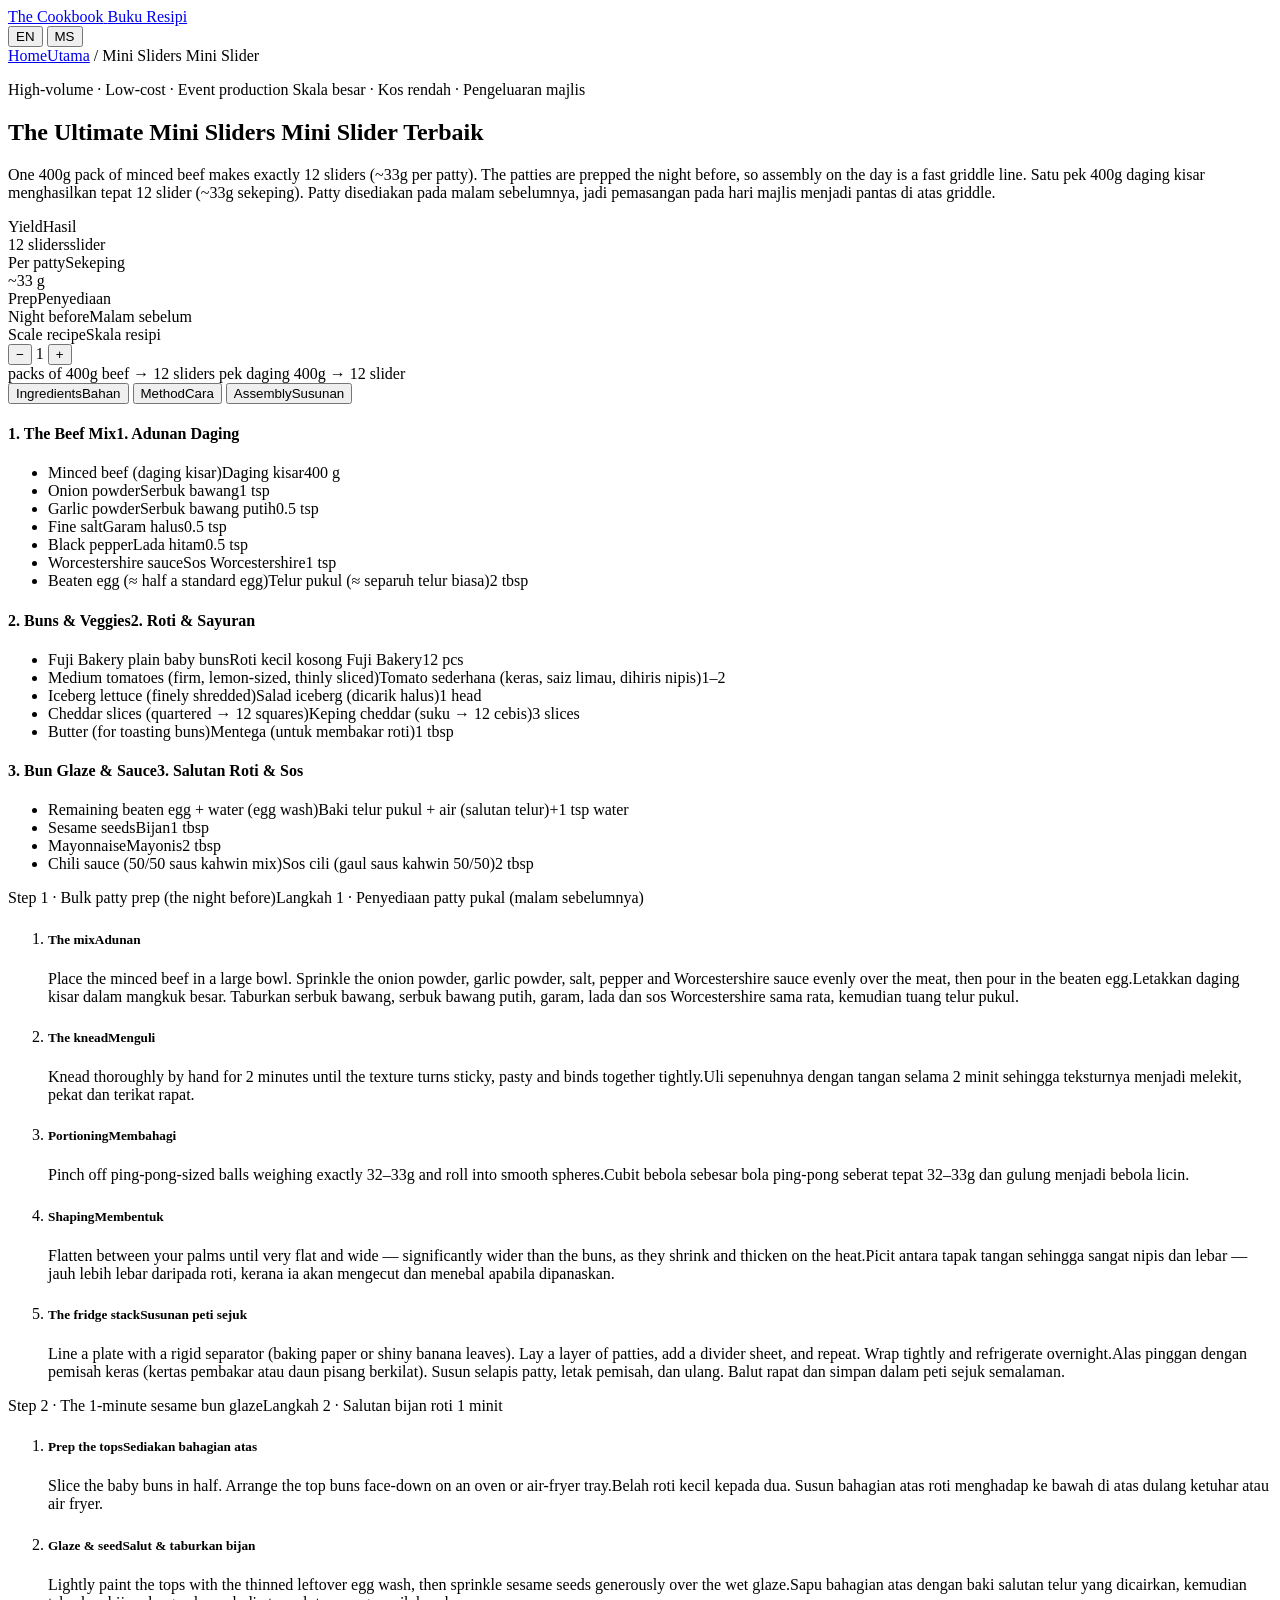
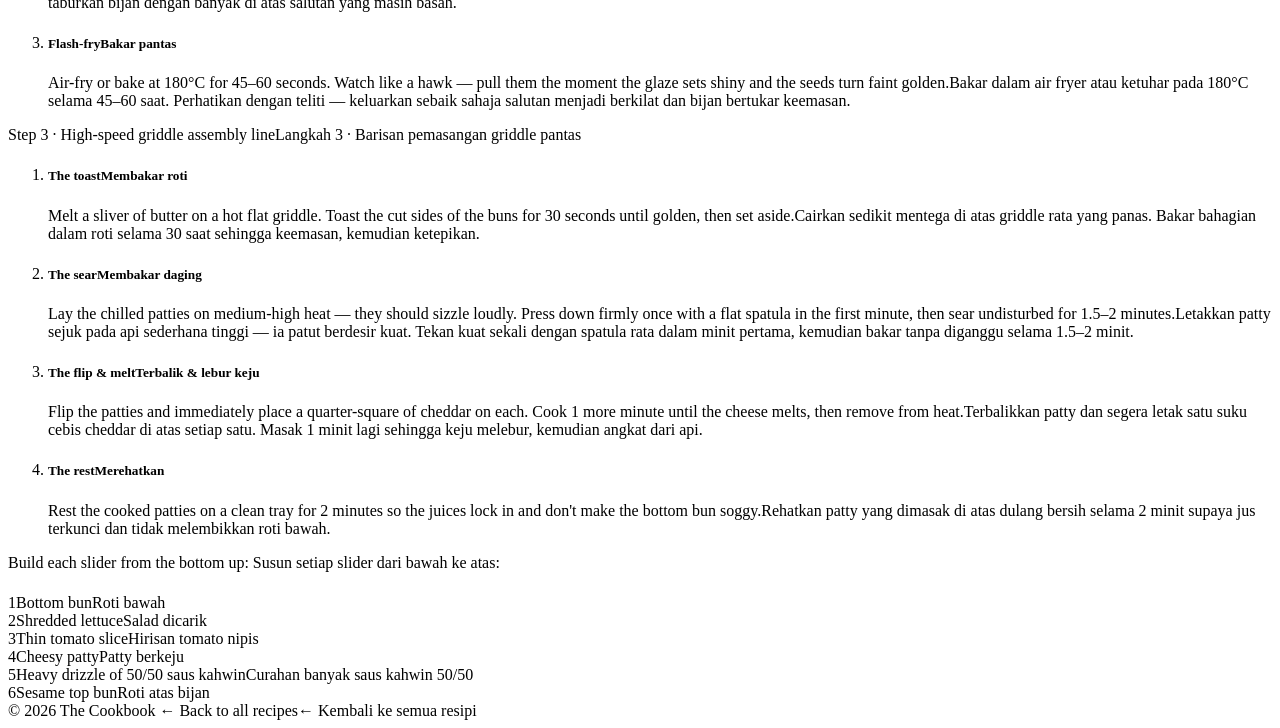
==== mini-sliders.html @ 4d9b07a2 "Add files via upload" ====
<!DOCTYPE html>
<html lang="en">
<head>
  <meta charset="UTF-8">
  <meta name="viewport" content="width=device-width, initial-scale=1, viewport-fit=cover">
  <meta name="theme-color" content="#fdfdfd">
  <title>The Ultimate Mini Sliders — The Cookbook</title>
  <meta name="description" content="High-volume, low-cost slider recipe. One 400g pack of minced beef makes exactly 12 sliders.">
  <link rel="stylesheet" href="../assets/style.css">
</head>
<body>

  <header class="site-header">
    <div class="wrap">
      <a class="brand" href="../index.html">
        <span class="dot"></span>
        <span data-lang-en>The Cookbook</span>
        <span data-lang-ms>Buku Resipi</span>
      </a>
      <div class="header-right">
        <div class="lang-toggle" role="group" aria-label="Language">
          <button data-lang="en" class="active">EN</button>
          <button data-lang="ms">MS</button>
        </div>
      </div>
    </div>
  </header>

  <main class="wrap">

    <nav class="crumbs" aria-label="Breadcrumb">
      <a href="../index.html"><span data-lang-en>Home</span><span data-lang-ms>Utama</span></a>
      <span class="sep">/</span>
      <span data-lang-en>Mini Sliders</span>
      <span data-lang-ms>Mini Slider</span>
    </nav>

    <section class="recipe-hero">
      <p class="eyebrow">
        <span data-lang-en>High-volume · Low-cost · Event production</span>
        <span data-lang-ms>Skala besar · Kos rendah · Pengeluaran majlis</span>
      </p>
      <h1>
        <span data-lang-en>The Ultimate Mini Sliders</span>
        <span data-lang-ms>Mini Slider Terbaik</span>
      </h1>
      <p class="lede">
        <span data-lang-en>One 400g pack of minced beef makes exactly 12 sliders (~33g per patty). The patties are prepped the night before, so assembly on the day is a fast griddle line.</span>
        <span data-lang-ms>Satu pek 400g daging kisar menghasilkan tepat 12 slider (~33g sekeping). Patty disediakan pada malam sebelumnya, jadi pemasangan pada hari majlis menjadi pantas di atas griddle.</span>
      </p>
    </section>

    <div class="stat-row">
      <div class="stat">
        <div class="label"><span data-lang-en>Yield</span><span data-lang-ms>Hasil</span></div>
        <div class="value"><span data-servings>12</span> <span data-lang-en>sliders</span><span data-lang-ms>slider</span></div>
      </div>
      <div class="stat">
        <div class="label"><span data-lang-en>Per patty</span><span data-lang-ms>Sekeping</span></div>
        <div class="value">~33 g</div>
      </div>
      <div class="stat">
        <div class="label"><span data-lang-en>Prep</span><span data-lang-ms>Penyediaan</span></div>
        <div class="value"><span data-lang-en>Night before</span><span data-lang-ms>Malam sebelum</span></div>
      </div>
    </div>

    <div class="scaler">
      <span class="scaler-label"><span data-lang-en>Scale recipe</span><span data-lang-ms>Skala resipi</span></span>
      <div class="stepper">
        <button data-step="-1" aria-label="Fewer packs">−</button>
        <span class="qty">1</span>
        <button data-step="1" aria-label="More packs">+</button>
      </div>
      <span class="hint">
        <span data-lang-en>packs of 400g beef → <span data-servings>12</span> sliders</span>
        <span data-lang-ms>pek daging 400g → <span data-servings>12</span> slider</span>
      </span>
    </div>

    <div class="tabs" role="tablist">
      <button data-tab="ingredients" class="active"><span data-lang-en>Ingredients</span><span data-lang-ms>Bahan</span></button>
      <button data-tab="method"><span data-lang-en>Method</span><span data-lang-ms>Cara</span></button>
      <button data-tab="assembly"><span data-lang-en>Assembly</span><span data-lang-ms>Susunan</span></button>
    </div>

    <!-- ===================== INGREDIENTS ===================== -->
    <section class="panel active" id="ingredients">

      <div class="ingredient-group">
        <h4><span data-lang-en>1. The Beef Mix</span><span data-lang-ms>1. Adunan Daging</span></h4>
        <ul class="ingredient-list">
          <li><span class="name"><span data-lang-en>Minced beef (daging kisar)</span><span data-lang-ms>Daging kisar</span></span><span class="amt" data-base="400" data-unit="g">400 g</span></li>
          <li><span class="name"><span data-lang-en>Onion powder</span><span data-lang-ms>Serbuk bawang</span></span><span class="amt" data-base="1" data-unit="tsp">1 tsp</span></li>
          <li><span class="name"><span data-lang-en>Garlic powder</span><span data-lang-ms>Serbuk bawang putih</span></span><span class="amt" data-base="0.5" data-unit="tsp">0.5 tsp</span></li>
          <li><span class="name"><span data-lang-en>Fine salt</span><span data-lang-ms>Garam halus</span></span><span class="amt" data-base="0.5" data-unit="tsp">0.5 tsp</span></li>
          <li><span class="name"><span data-lang-en>Black pepper</span><span data-lang-ms>Lada hitam</span></span><span class="amt" data-base="0.5" data-unit="tsp">0.5 tsp</span></li>
          <li><span class="name"><span data-lang-en>Worcestershire sauce</span><span data-lang-ms>Sos Worcestershire</span></span><span class="amt" data-base="1" data-unit="tsp">1 tsp</span></li>
          <li><span class="name"><span data-lang-en>Beaten egg (≈ half a standard egg)</span><span data-lang-ms>Telur pukul (≈ separuh telur biasa)</span></span><span class="amt" data-base="2" data-unit="tbsp">2 tbsp</span></li>
        </ul>
      </div>

      <div class="ingredient-group">
        <h4><span data-lang-en>2. Buns &amp; Veggies</span><span data-lang-ms>2. Roti &amp; Sayuran</span></h4>
        <ul class="ingredient-list">
          <li><span class="name"><span data-lang-en>Fuji Bakery plain baby buns</span><span data-lang-ms>Roti kecil kosong Fuji Bakery</span></span><span class="amt" data-base="12" data-unit="pcs">12 pcs</span></li>
          <li><span class="name"><span data-lang-en>Medium tomatoes (firm, lemon-sized, thinly sliced)</span><span data-lang-ms>Tomato sederhana (keras, saiz limau, dihiris nipis)</span></span><span class="amt" data-base="1.5" data-unit="">1–2</span></li>
          <li><span class="name"><span data-lang-en>Iceberg lettuce (finely shredded)</span><span data-lang-ms>Salad iceberg (dicarik halus)</span></span><span class="amt" data-base="1" data-unit="head">1 head</span></li>
          <li><span class="name"><span data-lang-en>Cheddar slices (quartered → 12 squares)</span><span data-lang-ms>Keping cheddar (suku → 12 cebis)</span></span><span class="amt" data-base="3" data-unit="slices">3 slices</span></li>
          <li><span class="name"><span data-lang-en>Butter (for toasting buns)</span><span data-lang-ms>Mentega (untuk membakar roti)</span></span><span class="amt" data-base="1" data-unit="tbsp">1 tbsp</span></li>
        </ul>
      </div>

      <div class="ingredient-group">
        <h4><span data-lang-en>3. Bun Glaze &amp; Sauce</span><span data-lang-ms>3. Salutan Roti &amp; Sos</span></h4>
        <ul class="ingredient-list">
          <li><span class="name"><span data-lang-en>Remaining beaten egg + water (egg wash)</span><span data-lang-ms>Baki telur pukul + air (salutan telur)</span></span><span class="amt" data-base="1" data-unit="tsp">+1 tsp water</span></li>
          <li><span class="name"><span data-lang-en>Sesame seeds</span><span data-lang-ms>Bijan</span></span><span class="amt" data-base="1" data-unit="tbsp">1 tbsp</span></li>
          <li><span class="name"><span data-lang-en>Mayonnaise</span><span data-lang-ms>Mayonis</span></span><span class="amt" data-base="2" data-unit="tbsp">2 tbsp</span></li>
          <li><span class="name"><span data-lang-en>Chili sauce (50/50 saus kahwin mix)</span><span data-lang-ms>Sos cili (gaul saus kahwin 50/50)</span></span><span class="amt" data-base="2" data-unit="tbsp">2 tbsp</span></li>
        </ul>
      </div>

    </section>

    <!-- ===================== METHOD ===================== -->
    <section class="panel" id="method">

      <div class="phase-label"><span data-lang-en>Step 1 · Bulk patty prep (the night before)</span><span data-lang-ms>Langkah 1 · Penyediaan patty pukal (malam sebelumnya)</span></div>
      <ol class="steps">
        <li class="step">
          <h5><span data-lang-en>The mix</span><span data-lang-ms>Adunan</span></h5>
          <p><span data-lang-en>Place the minced beef in a large bowl. Sprinkle the onion powder, garlic powder, salt, pepper and Worcestershire sauce evenly over the meat, then pour in the beaten egg.</span><span data-lang-ms>Letakkan daging kisar dalam mangkuk besar. Taburkan serbuk bawang, serbuk bawang putih, garam, lada dan sos Worcestershire sama rata, kemudian tuang telur pukul.</span></p>
        </li>
        <li class="step">
          <h5><span data-lang-en>The knead</span><span data-lang-ms>Menguli</span></h5>
          <p><span data-lang-en>Knead thoroughly by hand for 2 minutes until the texture turns sticky, pasty and binds together tightly.</span><span data-lang-ms>Uli sepenuhnya dengan tangan selama 2 minit sehingga teksturnya menjadi melekit, pekat dan terikat rapat.</span></p>
        </li>
        <li class="step">
          <h5><span data-lang-en>Portioning</span><span data-lang-ms>Membahagi</span></h5>
          <p><span data-lang-en>Pinch off ping-pong-sized balls weighing exactly 32–33g and roll into smooth spheres.</span><span data-lang-ms>Cubit bebola sebesar bola ping-pong seberat tepat 32–33g dan gulung menjadi bebola licin.</span></p>
        </li>
        <li class="step">
          <h5><span data-lang-en>Shaping</span><span data-lang-ms>Membentuk</span></h5>
          <p><span data-lang-en>Flatten between your palms until very flat and wide — significantly wider than the buns, as they shrink and thicken on the heat.</span><span data-lang-ms>Picit antara tapak tangan sehingga sangat nipis dan lebar — jauh lebih lebar daripada roti, kerana ia akan mengecut dan menebal apabila dipanaskan.</span></p>
        </li>
        <li class="step">
          <h5><span data-lang-en>The fridge stack</span><span data-lang-ms>Susunan peti sejuk</span></h5>
          <p><span data-lang-en>Line a plate with a rigid separator (baking paper or shiny banana leaves). Lay a layer of patties, add a divider sheet, and repeat. Wrap tightly and refrigerate overnight.</span><span data-lang-ms>Alas pinggan dengan pemisah keras (kertas pembakar atau daun pisang berkilat). Susun selapis patty, letak pemisah, dan ulang. Balut rapat dan simpan dalam peti sejuk semalaman.</span></p>
        </li>
      </ol>

      <div class="phase-label"><span data-lang-en>Step 2 · The 1-minute sesame bun glaze</span><span data-lang-ms>Langkah 2 · Salutan bijan roti 1 minit</span></div>
      <ol class="steps">
        <li class="step">
          <h5><span data-lang-en>Prep the tops</span><span data-lang-ms>Sediakan bahagian atas</span></h5>
          <p><span data-lang-en>Slice the baby buns in half. Arrange the top buns face-down on an oven or air-fryer tray.</span><span data-lang-ms>Belah roti kecil kepada dua. Susun bahagian atas roti menghadap ke bawah di atas dulang ketuhar atau air fryer.</span></p>
        </li>
        <li class="step">
          <h5><span data-lang-en>Glaze &amp; seed</span><span data-lang-ms>Salut &amp; taburkan bijan</span></h5>
          <p><span data-lang-en>Lightly paint the tops with the thinned leftover egg wash, then sprinkle sesame seeds generously over the wet glaze.</span><span data-lang-ms>Sapu bahagian atas dengan baki salutan telur yang dicairkan, kemudian taburkan bijan dengan banyak di atas salutan yang masih basah.</span></p>
        </li>
        <li class="step">
          <h5><span data-lang-en>Flash-fry</span><span data-lang-ms>Bakar pantas</span></h5>
          <p><span data-lang-en>Air-fry or bake at 180°C for 45–60 seconds. Watch like a hawk — pull them the moment the glaze sets shiny and the seeds turn faint golden.</span><span data-lang-ms>Bakar dalam air fryer atau ketuhar pada 180°C selama 45–60 saat. Perhatikan dengan teliti — keluarkan sebaik sahaja salutan menjadi berkilat dan bijan bertukar keemasan.</span></p>
        </li>
      </ol>

      <div class="phase-label"><span data-lang-en>Step 3 · High-speed griddle assembly line</span><span data-lang-ms>Langkah 3 · Barisan pemasangan griddle pantas</span></div>
      <ol class="steps">
        <li class="step">
          <h5><span data-lang-en>The toast</span><span data-lang-ms>Membakar roti</span></h5>
          <p><span data-lang-en>Melt a sliver of butter on a hot flat griddle. Toast the cut sides of the buns for 30 seconds until golden, then set aside.</span><span data-lang-ms>Cairkan sedikit mentega di atas griddle rata yang panas. Bakar bahagian dalam roti selama 30 saat sehingga keemasan, kemudian ketepikan.</span></p>
        </li>
        <li class="step">
          <h5><span data-lang-en>The sear</span><span data-lang-ms>Membakar daging</span></h5>
          <p><span data-lang-en>Lay the chilled patties on medium-high heat — they should sizzle loudly. Press down firmly once with a flat spatula in the first minute, then sear undisturbed for 1.5–2 minutes.</span><span data-lang-ms>Letakkan patty sejuk pada api sederhana tinggi — ia patut berdesir kuat. Tekan kuat sekali dengan spatula rata dalam minit pertama, kemudian bakar tanpa diganggu selama 1.5–2 minit.</span></p>
        </li>
        <li class="step">
          <h5><span data-lang-en>The flip &amp; melt</span><span data-lang-ms>Terbalik &amp; lebur keju</span></h5>
          <p><span data-lang-en>Flip the patties and immediately place a quarter-square of cheddar on each. Cook 1 more minute until the cheese melts, then remove from heat.</span><span data-lang-ms>Terbalikkan patty dan segera letak satu suku cebis cheddar di atas setiap satu. Masak 1 minit lagi sehingga keju melebur, kemudian angkat dari api.</span></p>
        </li>
        <li class="step">
          <h5><span data-lang-en>The rest</span><span data-lang-ms>Merehatkan</span></h5>
          <p><span data-lang-en>Rest the cooked patties on a clean tray for 2 minutes so the juices lock in and don't make the bottom bun soggy.</span><span data-lang-ms>Rehatkan patty yang dimasak di atas dulang bersih selama 2 minit supaya jus terkunci dan tidak melembikkan roti bawah.</span></p>
        </li>
      </ol>

    </section>

    <!-- ===================== ASSEMBLY ===================== -->
    <section class="panel" id="assembly">
      <p style="color:var(--ink-soft); margin-bottom:22px; max-width:520px;">
        <span data-lang-en>Build each slider from the bottom up:</span>
        <span data-lang-ms>Susun setiap slider dari bawah ke atas:</span>
      </p>
      <div class="assembly">
        <div class="layer"><span class="num">1</span><span data-lang-en>Bottom bun</span><span data-lang-ms>Roti bawah</span></div>
        <div class="layer"><span class="num">2</span><span data-lang-en>Shredded lettuce</span><span data-lang-ms>Salad dicarik</span></div>
        <div class="layer"><span class="num">3</span><span data-lang-en>Thin tomato slice</span><span data-lang-ms>Hirisan tomato nipis</span></div>
        <div class="layer highlight"><span class="num">4</span><span data-lang-en>Cheesy patty</span><span data-lang-ms>Patty berkeju</span></div>
        <div class="layer highlight"><span class="num">5</span><span data-lang-en>Heavy drizzle of 50/50 saus kahwin</span><span data-lang-ms>Curahan banyak saus kahwin 50/50</span></div>
        <div class="layer"><span class="num">6</span><span data-lang-en>Sesame top bun</span><span data-lang-ms>Roti atas bijan</span></div>
      </div>
    </section>

  </main>

  <footer class="site-footer">
    <div class="wrap">
      <span>© <span id="year"></span> The Cookbook</span>
      <span><a href="../index.html" style="color:var(--ink-soft);text-decoration:none;"><span data-lang-en>← Back to all recipes</span><span data-lang-ms>← Kembali ke semua resipi</span></a></span>
    </div>
  </footer>

  <script>document.getElementById('year').textContent = new Date().getFullYear();</script>
  <script src="../assets/app.js"></script>
</body>
</html>
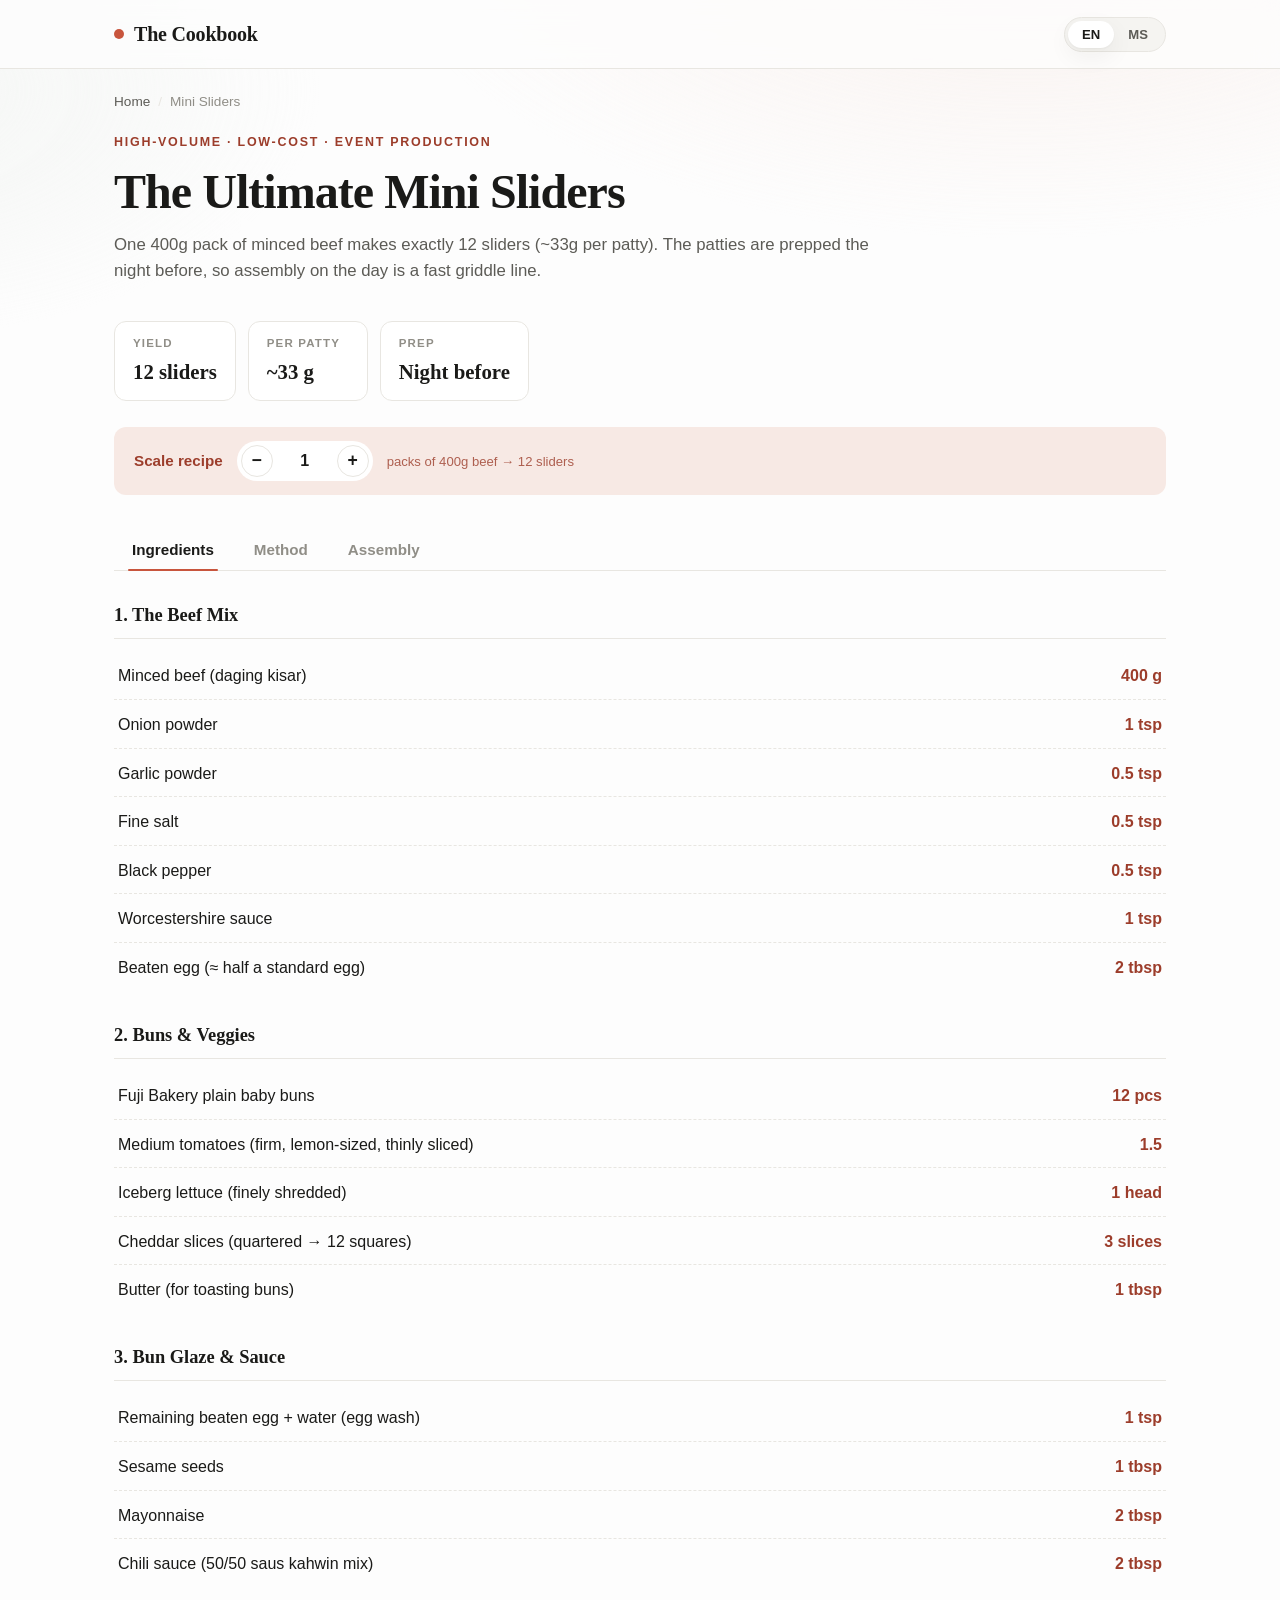
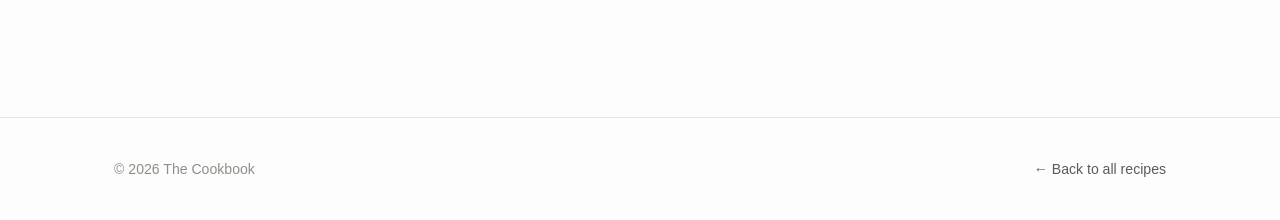
==== commit 910e915a: "Update mini-sliders.html" ====
--- a/mini-sliders.html
+++ b/mini-sliders.html
@@ -6,13 +6,13 @@
   <meta name="theme-color" content="#fdfdfd">
   <title>The Ultimate Mini Sliders — The Cookbook</title>
   <meta name="description" content="High-volume, low-cost slider recipe. One 400g pack of minced beef makes exactly 12 sliders.">
-  <link rel="stylesheet" href="../assets/style.css">
+  <link rel="stylesheet" href="style.css">
 </head>
 <body>
 
   <header class="site-header">
     <div class="wrap">
-      <a class="brand" href="../index.html">
+      <a class="brand" href="index.html">
         <span class="dot"></span>
         <span data-lang-en>The Cookbook</span>
         <span data-lang-ms>Buku Resipi</span>
@@ -29,7 +29,7 @@
   <main class="wrap">
 
     <nav class="crumbs" aria-label="Breadcrumb">
-      <a href="../index.html"><span data-lang-en>Home</span><span data-lang-ms>Utama</span></a>
+      <a href="index.html"><span data-lang-en>Home</span><span data-lang-ms>Utama</span></a>
       <span class="sep">/</span>
       <span data-lang-en>Mini Sliders</span>
       <span data-lang-ms>Mini Slider</span>
@@ -209,11 +209,11 @@
   <footer class="site-footer">
     <div class="wrap">
       <span>© <span id="year"></span> The Cookbook</span>
-      <span><a href="../index.html" style="color:var(--ink-soft);text-decoration:none;"><span data-lang-en>← Back to all recipes</span><span data-lang-ms>← Kembali ke semua resipi</span></a></span>
+      <span><a href="index.html" style="color:var(--ink-soft);text-decoration:none;"><span data-lang-en>← Back to all recipes</span><span data-lang-ms>← Kembali ke semua resipi</span></a></span>
     </div>
   </footer>
 
   <script>document.getElementById('year').textContent = new Date().getFullYear();</script>
-  <script src="../assets/app.js"></script>
+  <script src="app.js"></script>
 </body>
 </html>
--- a/style.css
+++ b/style.css
@@ -0,0 +1,289 @@
+/* ============================================================
+   The Cookbook — shared styles
+   Clean, modern, light. Card-grid index + sectioned recipes.
+   ============================================================ */
+
+@import url('https://fonts.googleapis.com/css2?family=Fraunces:opsz,wght@9..144,400;9..144,500;9..144,600;9..144,700&family=DM+Sans:wght@400;500;600;700&display=swap');
+
+:root {
+  --bg:           #fdfdfd;
+  --bg-soft:      #f5f4f1;
+  --surface:      #ffffff;
+  --ink:          #1a1a18;
+  --ink-soft:     #5c5b56;
+  --ink-faint:    #908e87;
+  --line:         #e8e6e1;
+  --accent:       #c8553d;   /* warm terracotta */
+  --accent-soft:  #f7e9e4;
+  --accent-ink:   #9c3d2b;
+  --radius:       18px;
+  --radius-sm:    12px;
+  --shadow:       0 1px 2px rgba(26,26,24,.04), 0 8px 24px rgba(26,26,24,.06);
+  --shadow-lift:  0 4px 8px rgba(26,26,24,.06), 0 18px 40px rgba(26,26,24,.10);
+  --maxw:         1100px;
+  --display:      'Fraunces', Georgia, serif;
+  --body:         'DM Sans', -apple-system, sans-serif;
+}
+
+* { box-sizing: border-box; margin: 0; padding: 0; }
+
+html { scroll-behavior: smooth; }
+
+body {
+  font-family: var(--body);
+  background: var(--bg);
+  color: var(--ink);
+  line-height: 1.6;
+  -webkit-font-smoothing: antialiased;
+  text-rendering: optimizeLegibility;
+}
+
+/* subtle grain/texture atmosphere */
+body::before {
+  content: "";
+  position: fixed;
+  inset: 0;
+  pointer-events: none;
+  z-index: 0;
+  background:
+    radial-gradient(1200px 600px at 80% -10%, var(--accent-soft) 0%, transparent 55%),
+    radial-gradient(900px 500px at -10% 10%, #eef1ee 0%, transparent 50%);
+  opacity: .6;
+}
+
+.wrap { position: relative; z-index: 1; max-width: var(--maxw); margin: 0 auto; padding: 0 24px; }
+
+/* ---------- Header ---------- */
+.site-header {
+  position: sticky; top: 0; z-index: 50;
+  background: rgba(253,253,253,.82);
+  backdrop-filter: saturate(140%) blur(12px);
+  -webkit-backdrop-filter: saturate(140%) blur(12px);
+  border-bottom: 1px solid var(--line);
+}
+.site-header .wrap {
+  display: flex; align-items: center; justify-content: space-between;
+  height: 68px;
+}
+.brand {
+  display: flex; align-items: center; gap: 10px;
+  font-family: var(--display); font-weight: 600; font-size: 1.25rem;
+  color: var(--ink); text-decoration: none; letter-spacing: -.01em;
+}
+.brand .dot { width: 10px; height: 10px; border-radius: 50%; background: var(--accent); display: inline-block; }
+
+.header-right { display: flex; align-items: center; gap: 16px; }
+
+/* language toggle */
+.lang-toggle {
+  display: inline-flex; background: var(--bg-soft);
+  border: 1px solid var(--line); border-radius: 999px; padding: 3px;
+}
+.lang-toggle button {
+  font-family: var(--body); font-size: .82rem; font-weight: 600;
+  border: 0; background: transparent; color: var(--ink-soft);
+  padding: 6px 14px; border-radius: 999px; cursor: pointer;
+  transition: all .18s ease;
+}
+.lang-toggle button.active { background: var(--surface); color: var(--ink); box-shadow: var(--shadow); }
+
+/* ---------- Breadcrumbs ---------- */
+.crumbs {
+  font-size: .85rem; color: var(--ink-faint);
+  padding: 22px 0 4px; display: flex; gap: 8px; align-items: center;
+}
+.crumbs a { color: var(--ink-soft); text-decoration: none; }
+.crumbs a:hover { color: var(--accent-ink); }
+.crumbs .sep { color: var(--line); }
+
+/* ---------- Hero (index) ---------- */
+.hero { padding: 64px 0 40px; max-width: 680px; }
+.hero .eyebrow {
+  font-size: .78rem; font-weight: 700; letter-spacing: .14em;
+  text-transform: uppercase; color: var(--accent-ink); margin-bottom: 16px;
+}
+.hero h1 {
+  font-family: var(--display); font-weight: 600;
+  font-size: clamp(2.4rem, 6vw, 3.8rem); line-height: 1.04;
+  letter-spacing: -.02em; margin-bottom: 18px;
+}
+.hero p { font-size: 1.08rem; color: var(--ink-soft); max-width: 52ch; }
+
+/* ---------- Recipe grid (index) ---------- */
+.grid-head {
+  display: flex; align-items: baseline; justify-content: space-between;
+  margin: 28px 0 20px; gap: 16px; flex-wrap: wrap;
+}
+.grid-head h2 { font-family: var(--display); font-weight: 600; font-size: 1.5rem; letter-spacing: -.01em; }
+.grid-head .count { font-size: .9rem; color: var(--ink-faint); }
+
+.recipe-grid {
+  display: grid; gap: 22px;
+  grid-template-columns: repeat(auto-fill, minmax(280px, 1fr));
+  padding-bottom: 80px;
+}
+.card {
+  display: flex; flex-direction: column;
+  background: var(--surface); border: 1px solid var(--line);
+  border-radius: var(--radius); overflow: hidden;
+  text-decoration: none; color: inherit;
+  transition: transform .22s ease, box-shadow .22s ease, border-color .22s ease;
+  box-shadow: var(--shadow);
+}
+.card:hover { transform: translateY(-4px); box-shadow: var(--shadow-lift); border-color: #ddd9d1; }
+.card-thumb {
+  aspect-ratio: 16/10; position: relative; overflow: hidden;
+  background: linear-gradient(135deg, var(--accent-soft), #fbf3ea);
+  display: flex; align-items: center; justify-content: center;
+}
+.card-thumb .emoji { font-size: 3.4rem; filter: saturate(1.05); }
+.card-tag {
+  position: absolute; top: 12px; left: 12px;
+  font-size: .72rem; font-weight: 700; letter-spacing: .04em;
+  background: rgba(255,255,255,.92); color: var(--accent-ink);
+  padding: 5px 10px; border-radius: 999px;
+}
+.card-body { padding: 18px 20px 22px; }
+.card-body h3 { font-family: var(--display); font-weight: 600; font-size: 1.22rem; letter-spacing: -.01em; margin-bottom: 6px; }
+.card-body p { font-size: .92rem; color: var(--ink-soft); margin-bottom: 14px; }
+.card-meta { display: flex; gap: 16px; font-size: .82rem; color: var(--ink-faint); }
+.card-meta span { display: inline-flex; align-items: center; gap: 5px; }
+
+/* placeholder card for "more coming" */
+.card.placeholder {
+  border-style: dashed; box-shadow: none; background: transparent;
+  align-items: center; justify-content: center; text-align: center;
+  color: var(--ink-faint); min-height: 220px; cursor: default;
+}
+.card.placeholder:hover { transform: none; box-shadow: none; border-color: var(--line); }
+
+/* ---------- Recipe page ---------- */
+.recipe-hero { padding: 16px 0 8px; max-width: 760px; }
+.recipe-hero .eyebrow {
+  font-size: .78rem; font-weight: 700; letter-spacing: .14em;
+  text-transform: uppercase; color: var(--accent-ink); margin-bottom: 14px;
+}
+.recipe-hero h1 {
+  font-family: var(--display); font-weight: 600;
+  font-size: clamp(2rem, 5vw, 3rem); line-height: 1.06;
+  letter-spacing: -.02em; margin-bottom: 14px;
+}
+.recipe-hero .lede { font-size: 1.05rem; color: var(--ink-soft); }
+
+.stat-row {
+  display: flex; flex-wrap: wrap; gap: 12px; margin: 28px 0 8px;
+}
+.stat {
+  background: var(--surface); border: 1px solid var(--line);
+  border-radius: var(--radius-sm); padding: 12px 18px; min-width: 120px;
+}
+.stat .label { font-size: .72rem; text-transform: uppercase; letter-spacing: .1em; color: var(--ink-faint); font-weight: 700; }
+.stat .value { font-family: var(--display); font-size: 1.3rem; font-weight: 600; margin-top: 2px; }
+
+/* serving scaler */
+.scaler {
+  display: flex; align-items: center; gap: 14px; margin: 26px 0;
+  background: var(--accent-soft); border-radius: var(--radius-sm);
+  padding: 14px 20px; flex-wrap: wrap;
+}
+.scaler .scaler-label { font-weight: 600; font-size: .95rem; color: var(--accent-ink); }
+.stepper { display: inline-flex; align-items: center; gap: 4px; background: var(--surface); border-radius: 999px; padding: 4px; }
+.stepper button {
+  width: 32px; height: 32px; border-radius: 50%; border: 1px solid var(--line);
+  background: var(--surface); font-size: 1.1rem; font-weight: 700; color: var(--ink);
+  cursor: pointer; line-height: 1; transition: background .15s;
+}
+.stepper button:hover { background: var(--bg-soft); }
+.stepper .qty { min-width: 56px; text-align: center; font-weight: 700; }
+.scaler .hint { font-size: .82rem; color: var(--accent-ink); opacity: .8; }
+
+/* tabs */
+.tabs { display: flex; gap: 4px; border-bottom: 1px solid var(--line); margin: 34px 0 0; }
+.tabs button {
+  font-family: var(--body); font-size: .95rem; font-weight: 600;
+  border: 0; background: transparent; color: var(--ink-faint);
+  padding: 12px 18px; cursor: pointer; position: relative;
+  transition: color .18s;
+}
+.tabs button.active { color: var(--ink); }
+.tabs button.active::after {
+  content: ""; position: absolute; left: 14px; right: 14px; bottom: -1px;
+  height: 2px; background: var(--accent); border-radius: 2px;
+}
+.panel { display: none; padding: 30px 0 60px; animation: fade .3s ease; }
+.panel.active { display: block; }
+@keyframes fade { from { opacity: 0; transform: translateY(6px); } to { opacity: 1; transform: none; } }
+
+/* ingredient groups */
+.ingredient-group { margin-bottom: 30px; }
+.ingredient-group h4 {
+  font-family: var(--display); font-size: 1.15rem; font-weight: 600;
+  margin-bottom: 14px; padding-bottom: 8px; border-bottom: 1px solid var(--line);
+}
+.ingredient-list { list-style: none; display: grid; gap: 2px; }
+.ingredient-list li {
+  display: flex; justify-content: space-between; gap: 16px;
+  padding: 10px 4px; border-bottom: 1px dashed var(--line);
+}
+.ingredient-list li:last-child { border-bottom: 0; }
+.ingredient-list .name { color: var(--ink); }
+.ingredient-list .amt { color: var(--accent-ink); font-weight: 600; white-space: nowrap; font-variant-numeric: tabular-nums; }
+
+/* steps */
+.steps { list-style: none; counter-reset: step; max-width: 720px; }
+.step {
+  position: relative; padding: 0 0 28px 56px; counter-increment: step;
+}
+.step::before {
+  content: counter(step);
+  position: absolute; left: 0; top: 0;
+  width: 36px; height: 36px; border-radius: 50%;
+  background: var(--accent); color: #fff;
+  font-family: var(--display); font-weight: 600; font-size: 1.05rem;
+  display: flex; align-items: center; justify-content: center;
+}
+.step:not(:last-child)::after {
+  content: ""; position: absolute; left: 17px; top: 40px; bottom: 6px;
+  width: 2px; background: var(--line);
+}
+.step h5 { font-size: 1.02rem; font-weight: 700; margin-bottom: 4px; }
+.step p { color: var(--ink-soft); }
+
+.phase-label {
+  font-size: .76rem; font-weight: 700; text-transform: uppercase; letter-spacing: .1em;
+  color: var(--accent-ink); margin: 8px 0 18px; padding: 6px 0;
+}
+.phase-label:not(:first-child) { margin-top: 28px; border-top: 1px solid var(--line); padding-top: 24px; }
+
+/* assembly stack */
+.assembly { max-width: 520px; }
+.assembly .layer {
+  display: flex; align-items: center; gap: 14px;
+  background: var(--surface); border: 1px solid var(--line);
+  border-radius: var(--radius-sm); padding: 14px 18px; margin-bottom: 10px;
+  font-weight: 500;
+}
+.assembly .layer .num {
+  width: 26px; height: 26px; border-radius: 50%; background: var(--bg-soft);
+  display: flex; align-items: center; justify-content: center;
+  font-size: .8rem; font-weight: 700; color: var(--ink-soft); flex-shrink: 0;
+}
+.assembly .layer.highlight { background: var(--accent-soft); border-color: transparent; }
+
+/* footer */
+.site-footer {
+  border-top: 1px solid var(--line); padding: 40px 0; margin-top: 40px;
+  font-size: .88rem; color: var(--ink-faint); position: relative; z-index: 1;
+}
+.site-footer .wrap { display: flex; justify-content: space-between; flex-wrap: wrap; gap: 12px; }
+
+/* utility for language swapping */
+[data-lang-ms] { display: none; }
+body.lang-ms [data-lang-en] { display: none; }
+body.lang-ms [data-lang-ms] { display: revert; }
+
+@media (max-width: 600px) {
+  .hero { padding: 44px 0 28px; }
+  .stat { flex: 1; min-width: 0; }
+  .tabs button { padding: 12px 12px; font-size: .88rem; }
+}
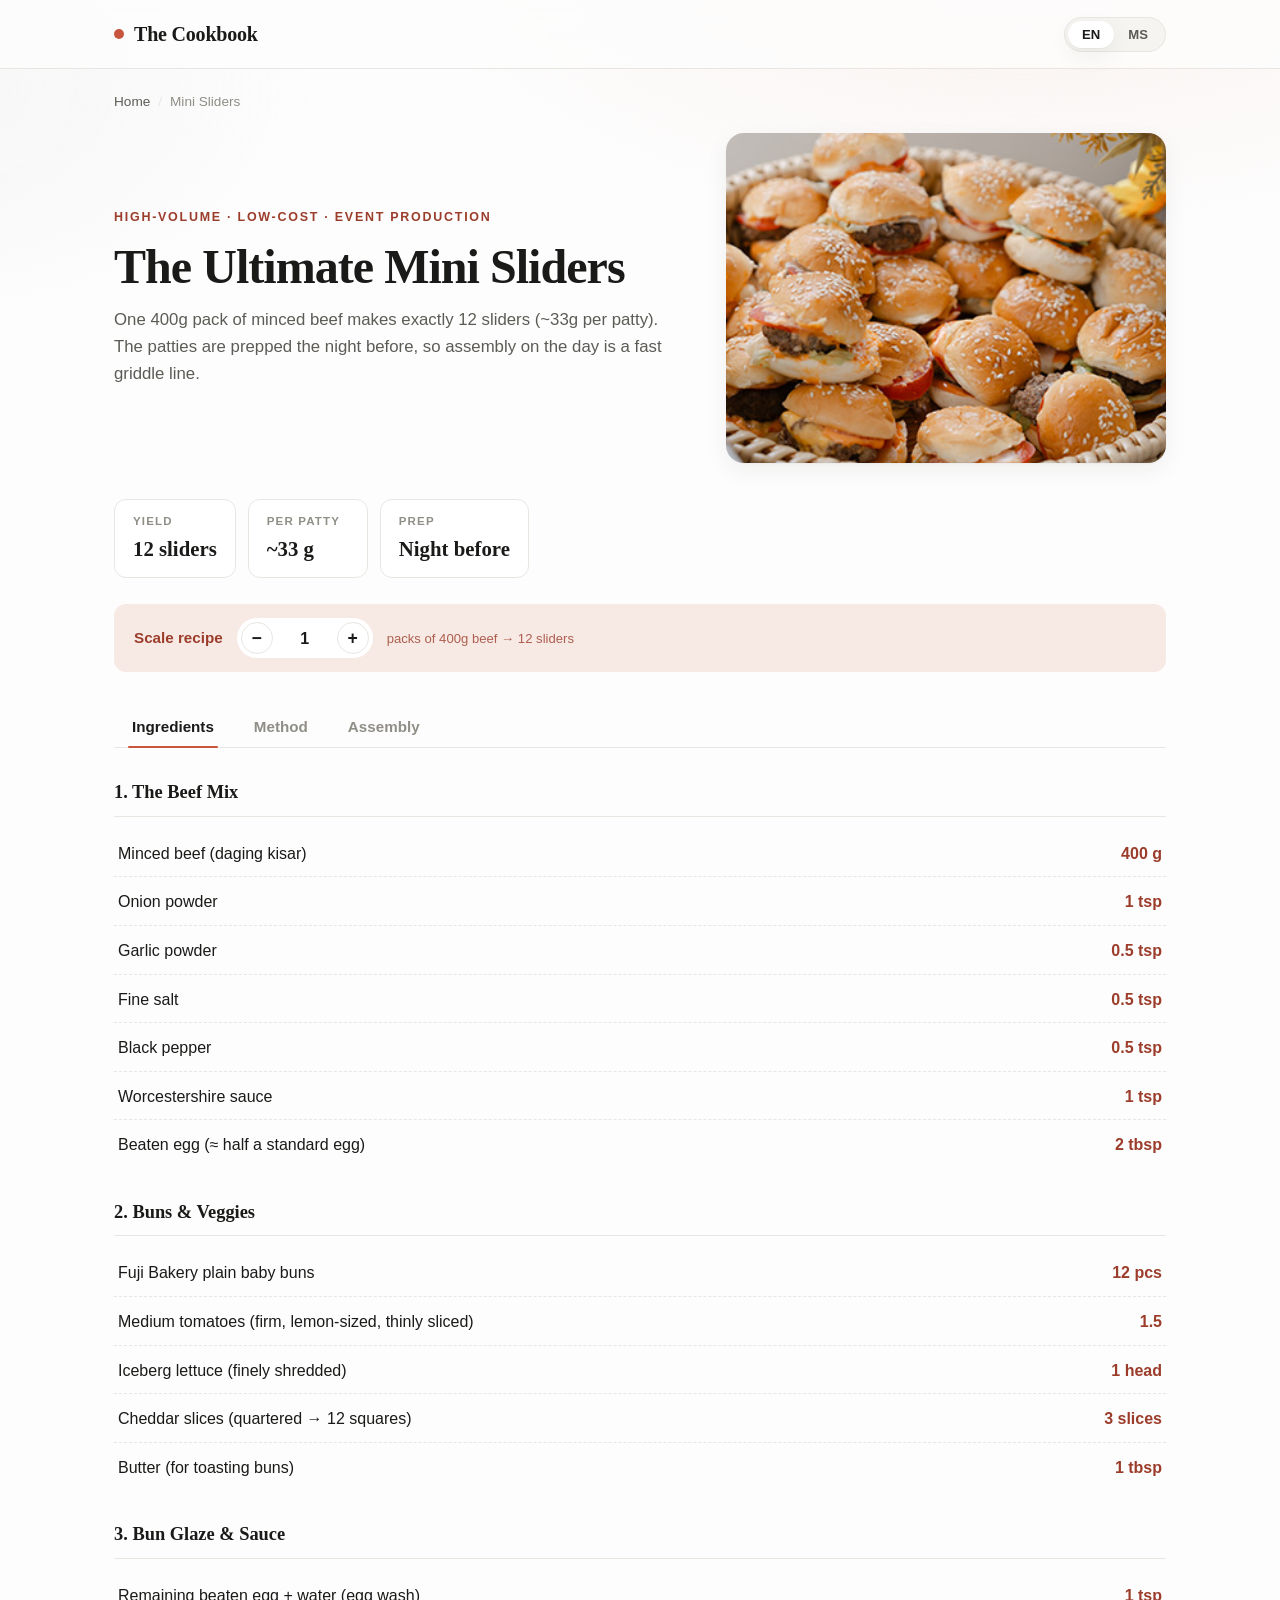
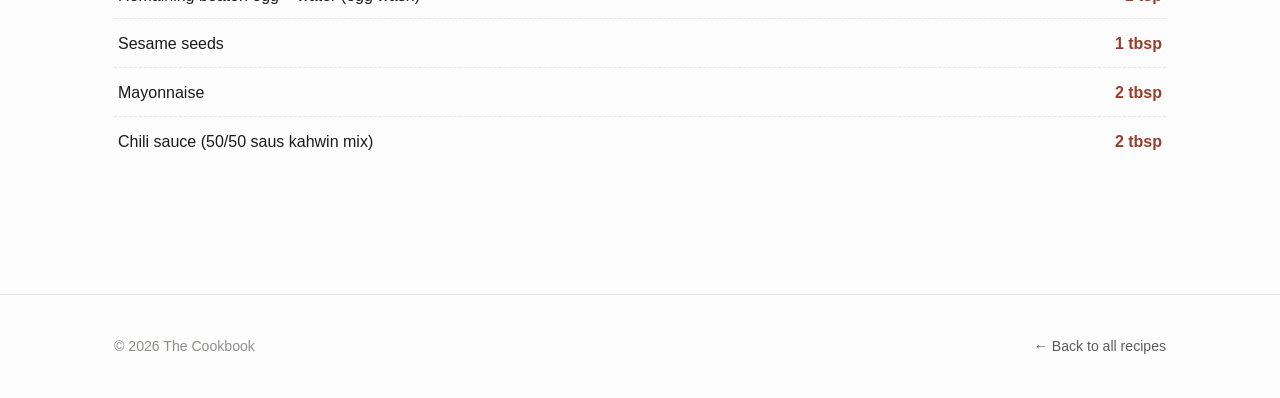
==== commit 65388407: "Update mini-sliders.html" ====
--- a/mini-sliders.html
+++ b/mini-sliders.html
@@ -36,18 +36,23 @@
     </nav>
 
     <section class="recipe-hero">
-      <p class="eyebrow">
-        <span data-lang-en>High-volume · Low-cost · Event production</span>
-        <span data-lang-ms>Skala besar · Kos rendah · Pengeluaran majlis</span>
-      </p>
-      <h1>
-        <span data-lang-en>The Ultimate Mini Sliders</span>
-        <span data-lang-ms>Mini Slider Terbaik</span>
-      </h1>
-      <p class="lede">
-        <span data-lang-en>One 400g pack of minced beef makes exactly 12 sliders (~33g per patty). The patties are prepped the night before, so assembly on the day is a fast griddle line.</span>
-        <span data-lang-ms>Satu pek 400g daging kisar menghasilkan tepat 12 slider (~33g sekeping). Patty disediakan pada malam sebelumnya, jadi pemasangan pada hari majlis menjadi pantas di atas griddle.</span>
-      </p>
+      <div class="recipe-hero-text">
+        <p class="eyebrow">
+          <span data-lang-en>High-volume · Low-cost · Event production</span>
+          <span data-lang-ms>Skala besar · Kos rendah · Pengeluaran majlis</span>
+        </p>
+        <h1>
+          <span data-lang-en>The Ultimate Mini Sliders</span>
+          <span data-lang-ms>Mini Slider Terbaik</span>
+        </h1>
+        <p class="lede">
+          <span data-lang-en>One 400g pack of minced beef makes exactly 12 sliders (~33g per patty). The patties are prepped the night before, so assembly on the day is a fast griddle line.</span>
+          <span data-lang-ms>Satu pek 400g daging kisar menghasilkan tepat 12 slider (~33g sekeping). Patty disediakan pada malam sebelumnya, jadi pemasangan pada hari majlis menjadi pantas di atas griddle.</span>
+        </p>
+      </div>
+      <div class="recipe-hero-media">
+        <img src="mini-sliders.jpg" alt="Mini beef sliders">
+      </div>
     </section>
 
     <div class="stat-row">
--- a/style.css
+++ b/style.css
@@ -137,6 +137,7 @@
   display: flex; align-items: center; justify-content: center;
 }
 .card-thumb .emoji { font-size: 3.4rem; filter: saturate(1.05); }
+.card-img { width: 100%; height: 100%; object-fit: cover; display: block; }
 .card-tag {
   position: absolute; top: 12px; left: 12px;
   font-size: .72rem; font-weight: 700; letter-spacing: .04em;
@@ -158,7 +159,19 @@
 .card.placeholder:hover { transform: none; box-shadow: none; border-color: var(--line); }
 
 /* ---------- Recipe page ---------- */
-.recipe-hero { padding: 16px 0 8px; max-width: 760px; }
+.recipe-hero {
+  padding: 16px 0 8px;
+  display: grid;
+  grid-template-columns: minmax(0, 1.3fr) minmax(0, 1fr);
+  gap: 40px;
+  align-items: center;
+}
+.recipe-hero-text { max-width: 760px; }
+.recipe-hero-media {
+  border-radius: var(--radius); overflow: hidden;
+  box-shadow: var(--shadow); aspect-ratio: 4/3;
+}
+.recipe-hero-media img { width: 100%; height: 100%; object-fit: cover; display: block; }
 .recipe-hero .eyebrow {
   font-size: .78rem; font-weight: 700; letter-spacing: .14em;
   text-transform: uppercase; color: var(--accent-ink); margin-bottom: 14px;
@@ -278,12 +291,21 @@
 .site-footer .wrap { display: flex; justify-content: space-between; flex-wrap: wrap; gap: 12px; }
 
 /* utility for language swapping */
-[data-lang-ms] { display: none; }
-body.lang-ms [data-lang-en] { display: none; }
-body.lang-ms [data-lang-ms] { display: revert; }
+/* default (English): hide all Malay spans */
+[data-lang-ms] { display: none !important; }
+/* Malay mode: hide English, show Malay */
+body.lang-ms [data-lang-en] { display: none !important; }
+body.lang-ms [data-lang-ms] { display: revert !important; }
 
 @media (max-width: 600px) {
   .hero { padding: 44px 0 28px; }
   .stat { flex: 1; min-width: 0; }
   .tabs button { padding: 12px 12px; font-size: .88rem; }
-}
+  .recipe-hero {
+    grid-template-columns: 1fr;
+    gap: 22px;
+    padding-top: 8px;
+  }
+  /* image first, as a short wide banner so it doesn't push the title down */
+  .recipe-hero-media { order: -1; aspect-ratio: 16/9; }
+}
